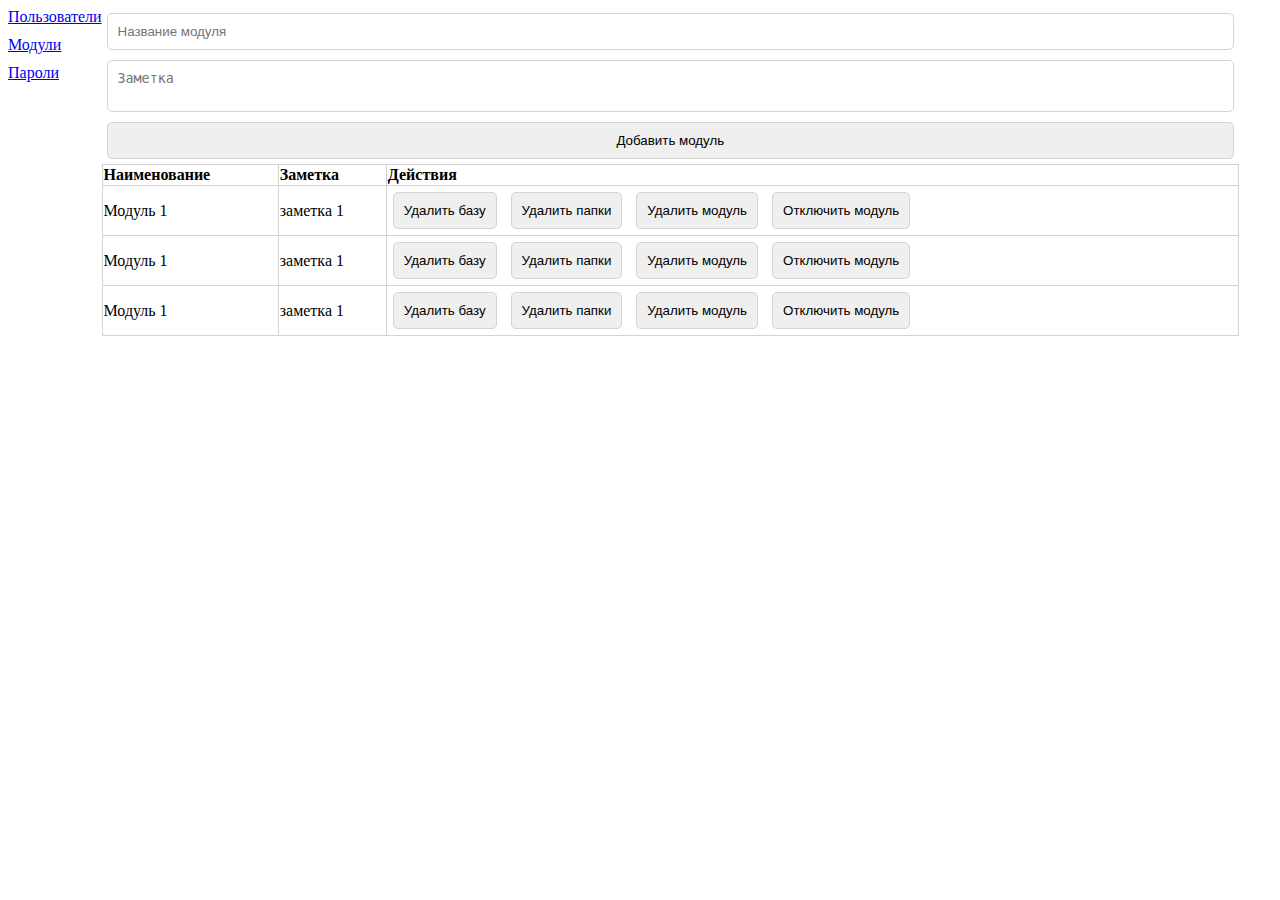
==== modules.html @ 97c27a2a "Add files via upload" ====
<!DOCTYPE html>
<html lang="en">
  <head>
    <meta charset="UTF-8" />
    <meta name="viewport" content="width=device-width, initial-scale=1.0" />
    <title>Моудули</title>
    <link rel="stylesheet" href="style.css" />
  </head>

  <body>
    <aside>
      <nav>
        <a href="index.html">Пользователи</a>
        <a href="modules.html">Модули</a>
        <a href="passwords.html">Пароли</a>
      </nav>
    </aside>
    <main>
      <form>
        <input
          placeholder="Название модуля"
          id="module"
          type="text"
          name="module"
          required
        />
        <textarea
          name="note"
          id="note"
          cols="30"
          rows="2"
          placeholder="Заметка"
        ></textarea>
        <button type="submit">Добавить модуль</button>
      </form>
      <table>
        <thead>
          <tr>
            <th>Наименование</th>
            <th>Заметка</th>
            <th>Действия</th>
          </tr>
        </thead>
        <tbody></tbody>
      </table>
    </main>
  </body>

  <script>
    const modules = [
      {
        id: 1,
        name: "Модуль 1",
        note: "заметка 1",
      },
      {
        id: 2,
        name: "Модуль 1",
        note: "заметка 1",
      },
      {
        id: 3,
        name: "Модуль 1",
        note: "заметка 1",
      },
    ];

    const form = document.querySelector("form");
    const table = document.querySelector("table");
    const tbody = table.querySelector("tbody");

    tbody.innerHTML = modules
      .map(({ id, fio, lot, lang, login, password }) => {
        return `
        <tr>
            <td>Модуль 1</td>
            <td>заметка 1</td>
            <td>
              <button onclick="deleteDB(${id})">Удалить базу</button>
              <button onclick="deleteFolders(${id})">Удалить папки</button>
              <button onclick="deleteModule(${id})">Удалить модуль</button>
              <button onclick="disableModule(${id})">Отключить модуль</button>
            </td>
          </tr>
      `;
      })
      .join("");

    function deleteDB(id) {
      console.log(id);
      // fetch(`deleteDB`, {}).then((res) => (tbody.innerHTML = res));
    }
    function deleteFolders(id) {
      console.log(id);
      // fetch(`deleteFolders`, {}).then((res) => (tbody.innerHTML = res));
    }
    function deleteModule(id) {
      console.log(id);
      // fetch(`deleteModule`, {}).then((res) => (tbody.innerHTML = res));
    }
    function disableModule(id) {
      console.log(id);
      // fetch(`disableModule`, {}).then((res) => (tbody.innerHTML = res));
    }

    form.addEventListener("submit", (event) => {
      event.preventDefault();
      const formData = new FormData(event.target);

      const formValues = {
        module: formData.get("module"),
        note: formData.get("note"),
      };

      // fetch(`createModule`, {}).then((res) => (tbody.innerHTML = res));
      console.log(formValues);
    });
  </script>
</html>
---- style.css ----
body,
nav,
form {
  display: flex;
  flex-wrap: wrap;
}
nav,
form {
  flex-direction: column;
}
nav {
  gap: 10px;
}
main {
  width: 90%;
}
table {
  width: 100%;
  border-collapse: collapse;
}
tr,
td,
th {
  border: 1px solid lightgray;
}
input,
button,
textarea {
  padding: 10px;
  outline: none;
  border: 1px solid lightgray;
  border-radius: 5px;
  margin: 5px;
}
button {
  cursor: pointer;
}
th {
  text-align: start;
}
textarea {
  resize: none;
}
@media (max-width: 1200px) {
  body {
    flex-direction: column;
  }
  nav {
    display: flex;
    flex-direction: row;
  }
}
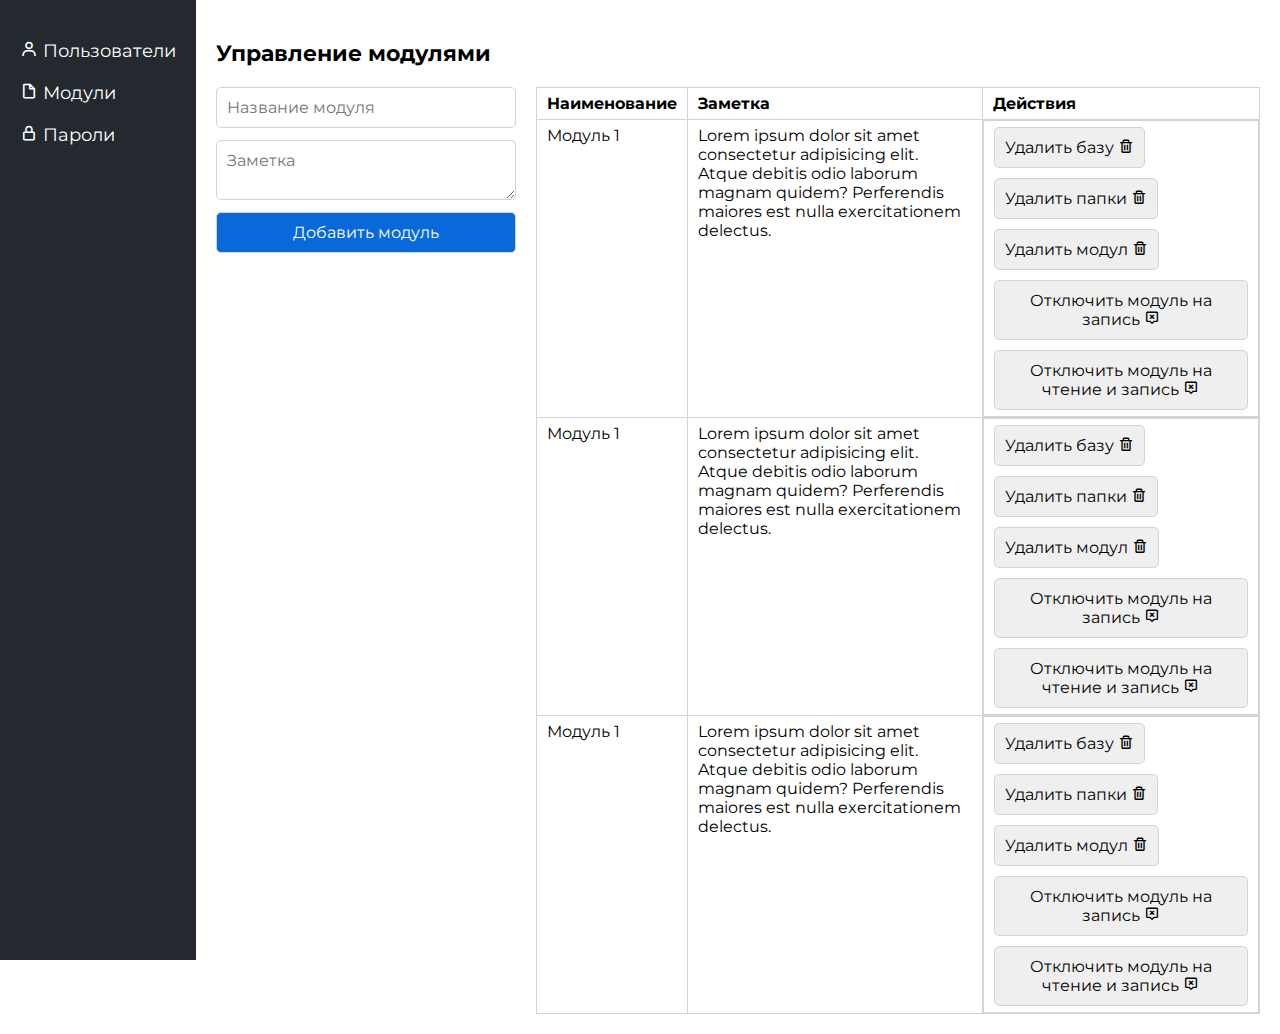
==== commit b7097769: "??" ====
--- a/modules.html
+++ b/modules.html
@@ -4,54 +4,57 @@
     <meta charset="UTF-8" />
     <meta name="viewport" content="width=device-width, initial-scale=1.0" />
     <title>Моудули</title>
+    <link href="https://unpkg.com/boxicons@2.1.4/css/boxicons.min.css" rel="stylesheet" />
+
     <link rel="stylesheet" href="style.css" />
   </head>
 
   <body>
     <aside>
       <nav>
-        <a href="index.html">Пользователи</a>
-        <a href="modules.html">Модули</a>
-        <a href="passwords.html">Пароли</a>
+        <a href="index.html">
+          <i class="bx bx-user"></i>
+          <span> Пользователи </span>
+        </a>
+        <a href="modules.html">
+          <i class="bx bx-file-blank"></i>
+          <span> Модули </span>
+        </a>
+        <a href="passwords.html">
+          <i class="bx bx-lock-alt"></i>
+          <span> Пароли </span>
+        </a>
       </nav>
     </aside>
     <main>
-      <form>
-        <input
-          placeholder="Название модуля"
-          id="module"
-          type="text"
-          name="module"
-          required
-        />
-        <textarea
-          name="note"
-          id="note"
-          cols="30"
-          rows="2"
-          placeholder="Заметка"
-        ></textarea>
-        <button type="submit">Добавить модуль</button>
-      </form>
-      <table>
-        <thead>
-          <tr>
-            <th>Наименование</th>
-            <th>Заметка</th>
-            <th>Действия</th>
-          </tr>
-        </thead>
-        <tbody></tbody>
-      </table>
+      <h1>Управление модулями</h1>
+      <div style="display: flex; gap: 20px">
+        <form>
+          <input placeholder="Название модуля" id="module" type="text" name="module" required />
+          <textarea name="note" id="note" cols="30" rows="2" placeholder="Заметка"></textarea>
+          <button type="submit" class="blue-button">Добавить модуль</button>
+        </form>
+        <table>
+          <thead>
+            <tr>
+              <th>Наименование</th>
+              <th>Заметка</th>
+              <th>Действия</th>
+            </tr>
+          </thead>
+          <tbody></tbody>
+        </table>
+      </div>
     </main>
   </body>
 
+  
   <script>
     const modules = [
       {
         id: 1,
         name: "Модуль 1",
-        note: "заметка 1",
+        note: "Lorem ipsum dolor sit amet consectetur adipisicing elit. Atque debitis odio laborum magnam quidem? Perferendis maiores est nulla exercitationem delectus.",
       },
       {
         id: 2,
@@ -74,12 +77,28 @@
         return `
         <tr>
             <td>Модуль 1</td>
-            <td>заметка 1</td>
-            <td>
-              <button onclick="deleteDB(${id})">Удалить базу</button>
-              <button onclick="deleteFolders(${id})">Удалить папки</button>
-              <button onclick="deleteModule(${id})">Удалить модуль</button>
-              <button onclick="disableModule(${id})">Отключить модуль</button>
+            <td>Lorem ipsum dolor sit amet consectetur adipisicing elit. Atque debitis odio laborum magnam quidem? Perferendis maiores est nulla exercitationem delectus.</td>
+            <td class='buttons'>
+              <button onclick="deleteDB(${id})">
+                <span>Удалить базу</span>
+                <i class='bx bx-trash' ></i>
+              </button>
+              <button onclick="deleteFolders(${id})">
+                <span>Удалить папки</span>
+                <i class='bx bx-trash' ></i>
+              </button>
+              <button onclick="deleteModule(${id})">
+                <span>Удалить модул</span>
+                <i class='bx bx-trash' ></i>
+              </button>
+              <button onclick="disableModule(${id})">
+                <span>Отключить модуль на запись</span>
+                <i class='bx bx-message-alt-x'></i>
+              </button>
+              <button onclick="disableModule(${id})">
+                <span>Отключить модуль на чтение и запись</span>
+                <i class='bx bx-message-alt-x'></i>
+              </button>
             </td>
           </tr>
       `;
--- a/style.css
+++ b/style.css
@@ -1,28 +1,68 @@
+@import url("https://fonts.googleapis.com/css2?family=Montserrat:wght@300;400;500;600&display=swap");
+
+* {
+  margin: 0;
+  font-family: "Montserrat";
+  text-decoration: none;
+  font-size: 16px;
+}
+
 body,
 nav,
 form {
   display: flex;
-  flex-wrap: wrap;
 }
+
 nav,
 form {
   flex-direction: column;
 }
+
+form {
+  min-width: 300px;
+  gap: 12px;
+}
+
 nav {
-  gap: 10px;
+  width: max-content;
+  gap: 20px;
+  padding: 20px;
+  padding-top: 40px;
+  background-color: #24292f;
+  height: 100vh;
+  & * {
+    color: white;
+    font-weight: 400;
+    font-size: 18px;
+  }
 }
+
+h1 {
+  font-size: 22px;
+  margin-bottom: 20px;
+}
+
 main {
-  width: 90%;
+  padding: 20px;
+  padding-top: 40px;
 }
+
 table {
   width: 100%;
   border-collapse: collapse;
 }
+
+tbody {
+  vertical-align: top;
+}
+
 tr,
 td,
 th {
+  padding: 6px 10px;
   border: 1px solid lightgray;
 }
+
 input,
 button,
 textarea {
@@ -30,17 +70,37 @@
   outline: none;
   border: 1px solid lightgray;
   border-radius: 5px;
-  margin: 5px;
 }
+
 button {
   cursor: pointer;
 }
+
+.blue-button {
+  background-color: rgb(9, 105, 218);
+  color: white;
+}
+
+.grey-button {
+  background-color: rgb(246, 248, 250);
+  color: rgb(36, 41, 47);
+}
+
+.green-button {
+  background-color: rgb(31, 136, 61);
+  color: white;
+}
+
+.buttons {
+  display: flex;
+  gap: 10px;
+  flex-wrap: wrap;
+}
+
 th {
   text-align: start;
 }
-textarea {
-  resize: none;
-}
+
 @media (max-width: 1200px) {
   body {
     flex-direction: column;
@@ -48,5 +108,8 @@
   nav {
     display: flex;
     flex-direction: row;
+    height: fit-content;
+    padding-top: 20px;
+    width: calc(100vw - 40px);
   }
 }
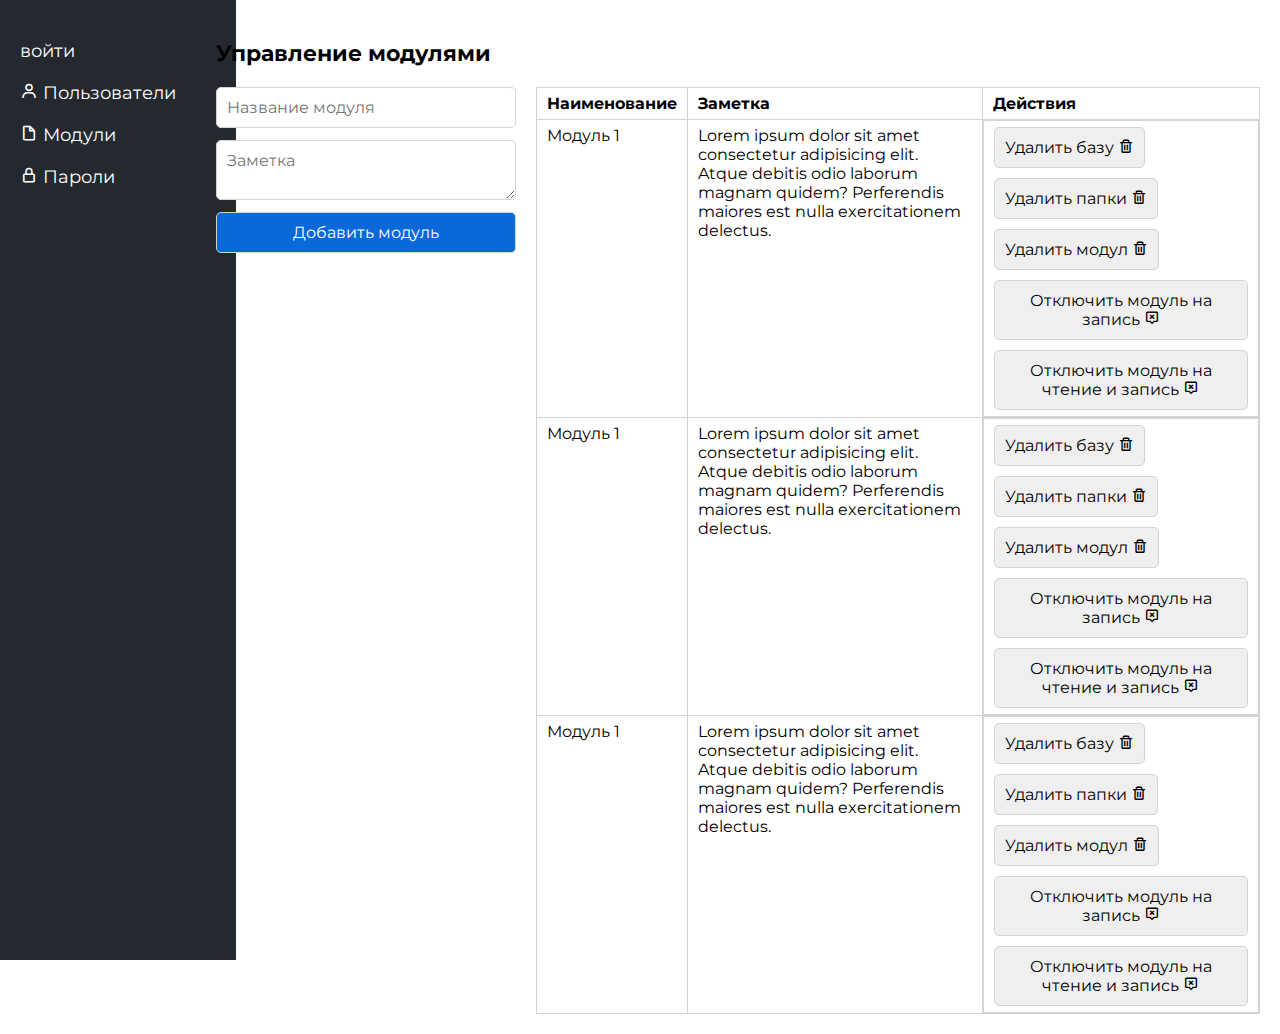
==== commit b43013f0: "asdasd" ====
--- a/modules.html
+++ b/modules.html
@@ -12,6 +12,8 @@
   <body>
     <aside>
       <nav>
+        <a href="#modal">войти</a>
+
         <a href="index.html">
           <i class="bx bx-user"></i>
           <span> Пользователи </span>
@@ -28,7 +30,7 @@
     </aside>
     <main>
       <h1>Управление модулями</h1>
-      <div style="display: flex; gap: 20px">
+      <div class="formNtable">
         <form>
           <input placeholder="Название модуля" id="module" type="text" name="module" required />
           <textarea name="note" id="note" cols="30" rows="2" placeholder="Заметка"></textarea>
@@ -46,6 +48,15 @@
         </table>
       </div>
     </main>
+    <div id="modal">
+      <!-- <a href="#">x</a> -->
+      <div class="modal_content">
+        <form action="">
+          <input type="text" placeholder="login">
+          <input type="text" placeholder="password">
+        </form>
+      </div>
+    </div>
   </body>
 
   
--- a/style.css
+++ b/style.css
@@ -24,12 +24,14 @@
 }
 
 nav {
-  width: max-content;
+  min-width: max-content;
+  width: 100%;
   gap: 20px;
   padding: 20px;
   padding-top: 40px;
   background-color: #24292f;
   height: 100vh;
+
   & * {
     color: white;
     font-weight: 400;
@@ -105,6 +107,11 @@
   body {
     flex-direction: column;
   }
+
+  table {
+    max-width: 100px;
+  }
+
   nav {
     display: flex;
     flex-direction: row;
@@ -112,4 +119,51 @@
     padding-top: 20px;
     width: calc(100vw - 40px);
   }
+
+  .formNtable {
+    flex-direction: column;
+  }
 }
+
+#modal:not(:target) {
+  display: none;
+}
+
+#modal:target {
+  display: block;
+}
+
+#modal {
+
+  position: absolute;
+  background-color: #24292f;
+
+  width: 100%;
+  height: 100%;
+  left: 0%;
+  top: 0%;
+}
+
+#modal form {
+  width: 300px;
+  height: 300px;
+}
+
+#modal a {
+  color: white;
+  text-decoration: none;
+  font-size: 100px;
+  margin: 10px;
+}
+
+#modal .modal_content {
+  display: flex;
+  justify-content: center;
+  align-items: center;
+  height: 100%;
+}
+
+.formNtable {
+  display: flex;
+  gap: 20px
+}